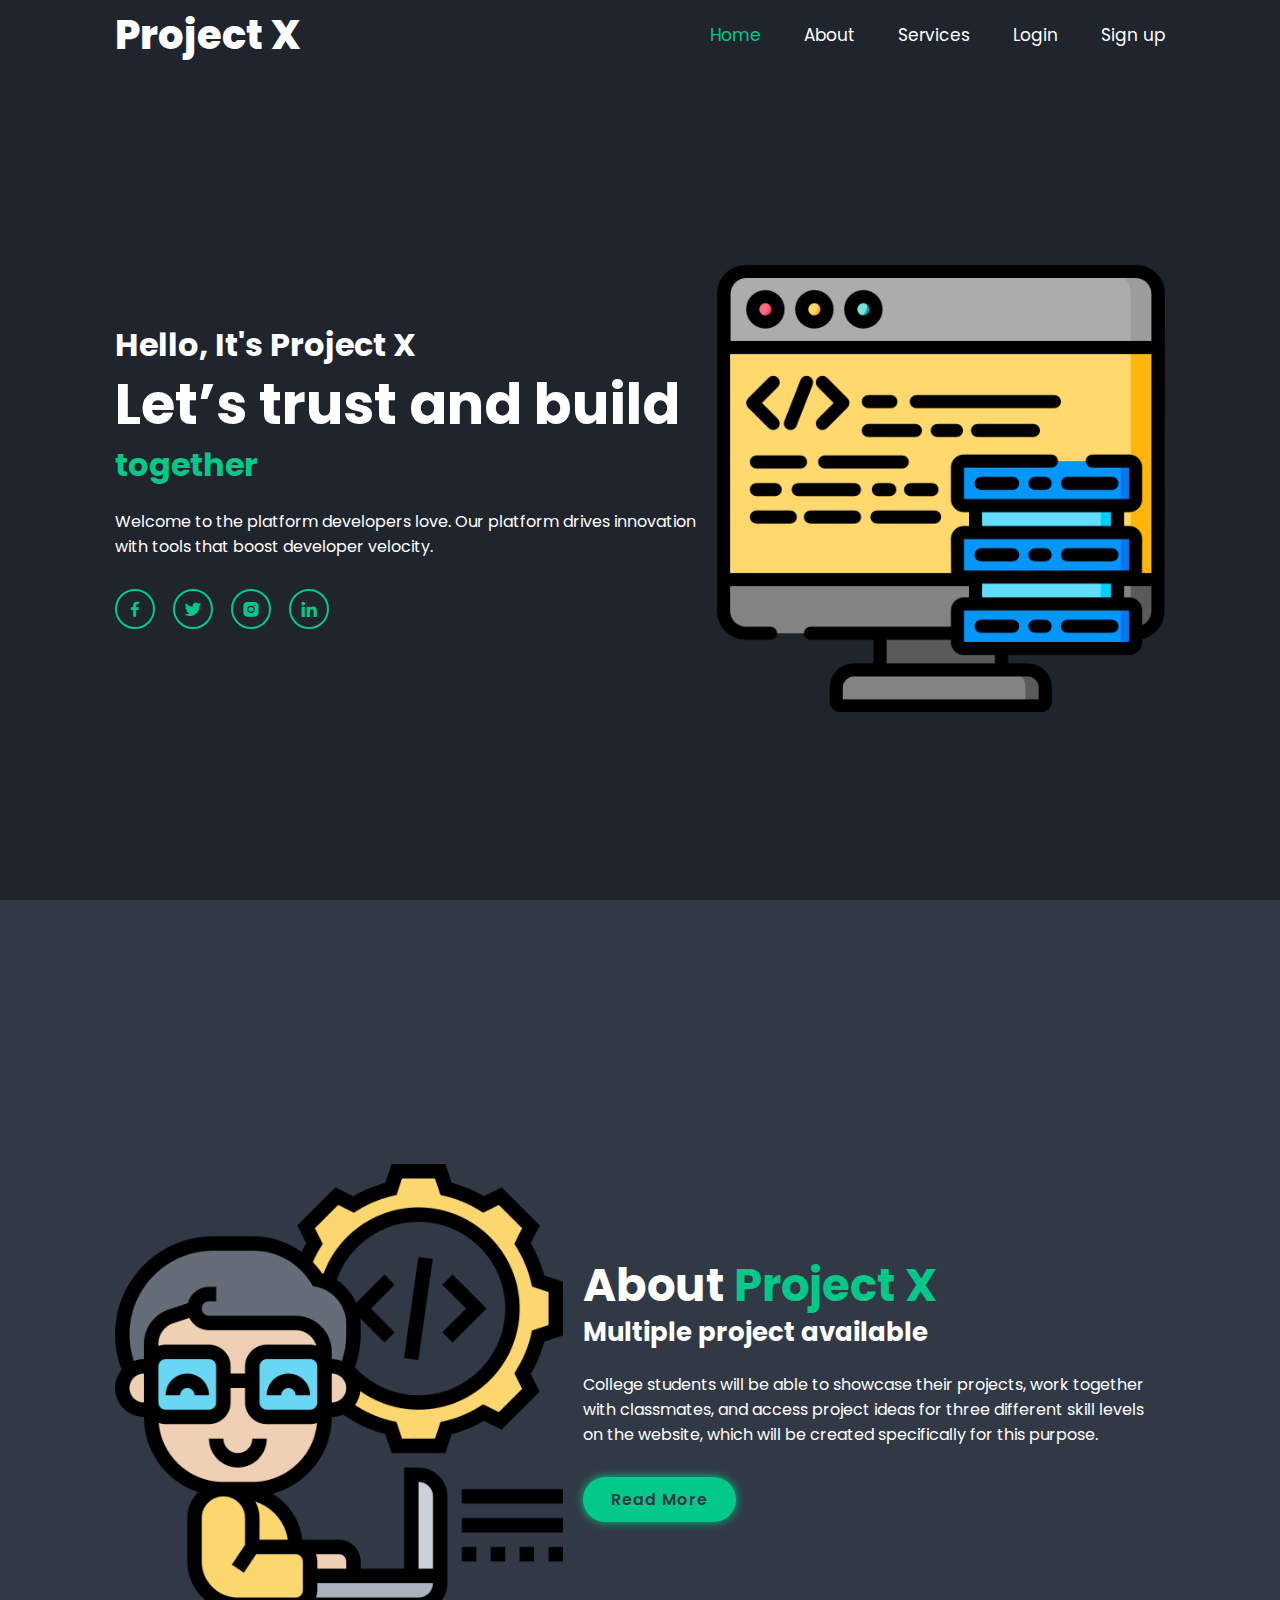
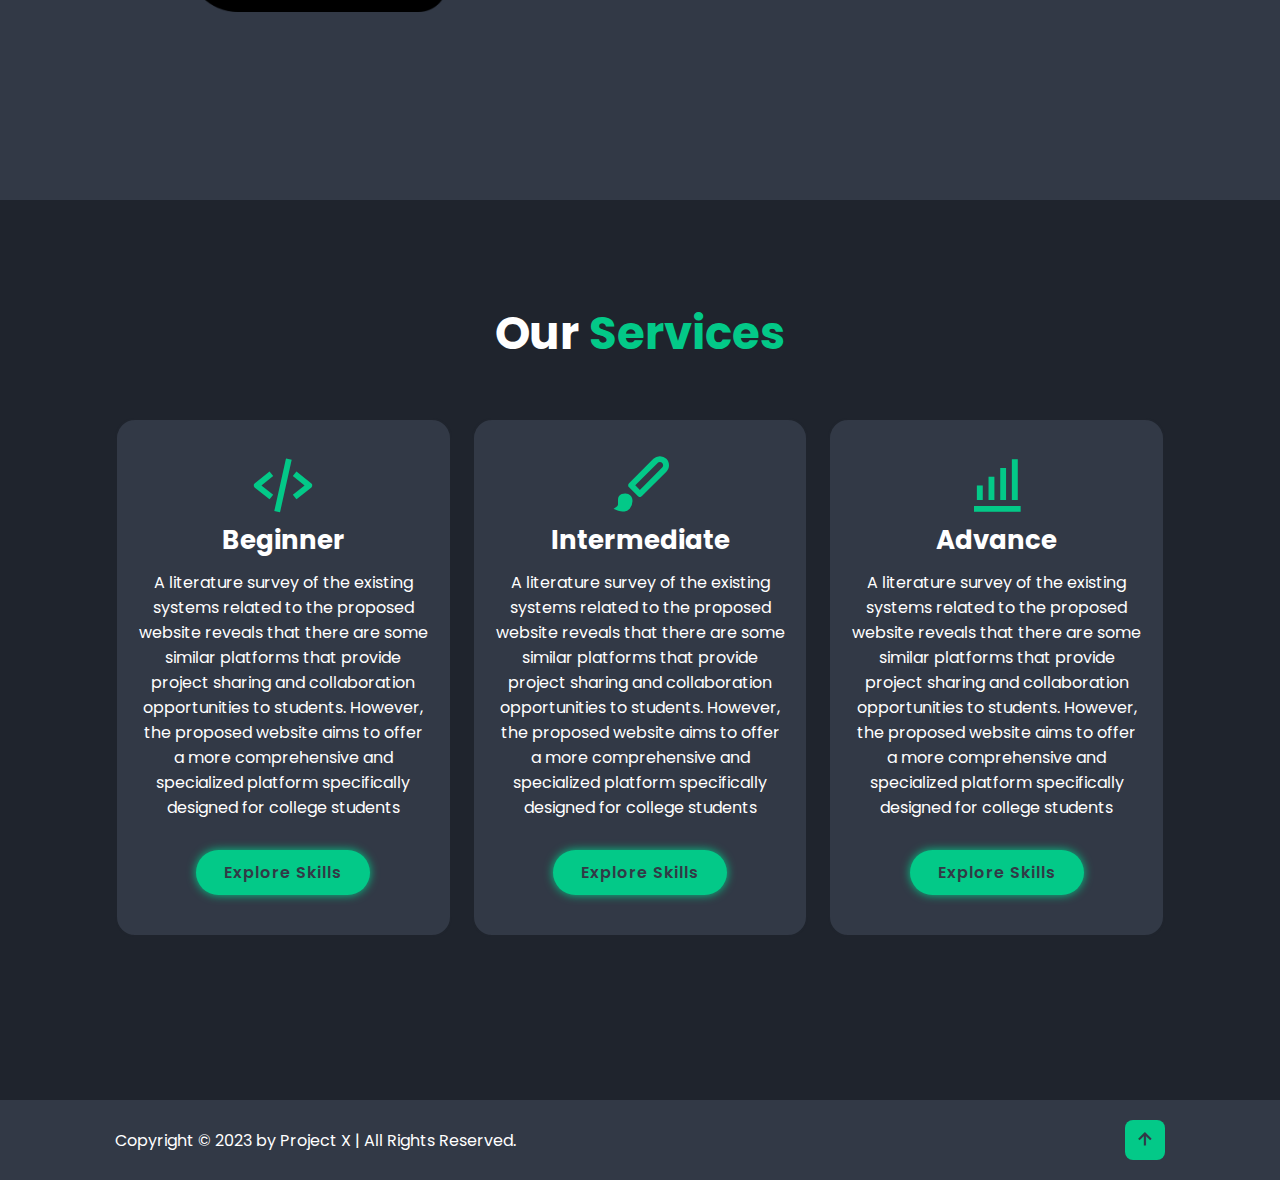
==== index.html @ afef2cac "today 1 may 2023" ====
<!DOCTYPE html>
<html lang="en">
<head>
    <meta charset="UTF-8">
    <meta name="viewport" content="width=device-width, initial-scale=1.0">
    <title>Project X</title>
    <link href='https://unpkg.com/boxicons@2.1.4/css/boxicons.min.css' rel='stylesheet'>
    <link rel="stylesheet" href="style.css">
</head>
<body>
    <header class="header">
        <a href="#" class="logo">Project X</a>

        <i class='bx bx-menu' id="menu-icon"></i>

        <nav class="navbar">
            <a href="index.html" class="active">Home</a>
            <a href="#about">About</a>
            <a href="#services">Services</a>
            <a href="login.html">Login</a>
            <a href="signup.html">Sign up</a>
        </nav>
    </header>

    <section class="home" id="home">
        <div class="home-content">
            <h3>Hello, It's Project X </h3>
            <h1>Let’s trust and build </h1>
            <h3><span>together</span></h3>
            <p> Welcome to the platform developers love.
                Our platform drives innovation with tools that boost developer velocity.</p>
            <div class="social-media">
            <a href="#"><i class='bx bxl-facebook'></i></a>
            <a href="#"><i class='bx bxl-twitter'></i></a> 
            <a href="#"><i class='bx bxl-instagram-alt' ></i></a> 
            <a href="#"><i class='bx bxl-linkedin' ></i></a>     
        </div>
        
    </div>

    <div class="home-img">
        <img src="img/data (1).png" alt="">
    </div>
    
    </section>

    <section class="about" id="about">
        <div class="about-img">
            <img src="img/coding_1.png" alt="">
        </div>

        <div class="about-content">
            <h2 class="heading">About <span>Project X</span></h2>
            <h3>Multiple project available </h3>
            <p>College students will be able to showcase their projects, work together
                with classmates, and access project ideas for three different skill
                levels on the website, which will be created specifically for this purpose. </p>
                <a href="#"class="btn">Read More</a>

        </div>
    </section>

    <section class="services" id="services">
        <h2 class="heading">Our <span>Services</span></h2>

        <div class="services-container">
            <div class="services-box">
                <i class='bx bx-code-alt' ></i>
                <h3>Beginner</h3>
                <p>A literature survey of the existing systems related to the proposed website reveals 
                    that there are some similar platforms that provide project sharing and collaboration 
                    opportunities to students. However, the proposed website aims to offer a more 
                    comprehensive and specialized platform specifically designed for college students</p>
                    <a href="Beginner.html"class="btn" target="_blank">Explore Skills</a>
            
            </div>
            <div class="services-box">
                <i class='bx bxs-paint' ></i>
                <h3>Intermediate</h3>
                <p>A literature survey of the existing systems related to the proposed website reveals 
                    that there are some similar platforms that provide project sharing and collaboration 
                    opportunities to students. However, the proposed website aims to offer a more 
                    comprehensive and specialized platform specifically designed for college students</p>
                    <a href="Intermediate.html"class="btn" target="_blank">Explore Skills</a>


            </div>
            <div class="services-box">
                <i class='bx bx-bar-chart-alt' ></i>
                <h3>Advance</h3>
                <p>A literature survey of the existing systems related to the proposed website reveals 
                    that there are some similar platforms that provide project sharing and collaboration 
                    opportunities to students. However, the proposed website aims to offer a more 
                    comprehensive and specialized platform specifically designed for college students</p>
                    <a href="Advance.html"class="btn" target="_blank">Explore Skills</a>
        </div>

    </section>
    <footer class="footer">
        <div class="footer-text">
            <p>Copyright &copy; 2023 by Project X | All Rights Reserved. </p>
        </div>
        <div class="footer-iconTop">
            <a href="#home"><i class='bx bx-up-arrow-alt'></i></a>
        </div>
    </footer>
</body>
</html>
---- style.css ----
@import url('https://fonts.googleapis.com/css2?family=Poppins:wght@300;400;500;600;700;800;900&display=swap');

* {
    margin: 0;
    padding: 0;
    box-sizing: border-box;
    text-decoration: none;
    border: none;
    outline: none;
    scroll-behavior: smooth;
    font-family: 'Poppins', sans-serif;
}

:root {
    --bg-color: #1f242d;
    --second-bg-color: #323946;
    --text-color: #fff;
    --main-color: #03C988;
}

html {
    font-size: 62.5%;
    overflow-x: hidden;
}

body {
    background: var(--bg-color);
    color: var(--text-color)
}

section {
    min-height: 100vh;
    padding: 10rem 9% 2rem;
}

.header {
    position: fixed;
    top: 0;
    left: 0;
    width: 100%;
    padding: 0.5rem 9%;
    background: var(--bg-color);
    display: flex;
    justify-content: space-between;
    align-items: center;
    z-index: 100;
}

.logo {
    font-size: 4rem;
    color: var(--text-color);
    font-weight: 800;
    cursor: default;
}

.navbar a {
    font-size: 1.7rem;
    color: var(--text-color);
    margin-left: 4rem;
    transform: .3s;
}

.navbar a:hover,
.navbar a.active {
    color: var(--main-color);
}

#menu-icon {
    font-size: 3.6rem;
    color: var(--text-color);
    display: none;
}

.home {
    display: flex;
    justify-content: center;
    align-items: center;
}

.home-img img {
    width: 35vw;

}

.home-content h3 {
    font-size: 3.2rem;
    font-weight: 700;
}

.home-content h3:nth-of-type(2) {
    margin-bottom: 2rem;
}

span {
    color: var(--main-color);
}

.home-content h1 {
    font-size: 5.6rem;
    font-weight: 700;
    line-height: 1.3;
}

.home-content p {
    font-size: 1.6rem;
}

.social-media a {
    display: inline-flex;
    justify-content: center;
    align-items: center;
    width: 4rem;
    height: 4rem;
    background: transparent;
    border: .2rem solid var(--main-color);
    border-radius: 50%;
    font-size: 2rem;
    color: var(--main-color);
    margin: 3rem 1.5rem 3rem 0;
    transition: .5s ease;
}
.social-media a:hover {
    background: var(--main-color);
    color: var(--second-bg-color);
    box-shadow: 0 0 1rem var(--main-color);
}

.btn {
    display: inline-block;
    padding: 1rem 2.8rem;
    background: var(--main-color);
    border-radius: 4rem;
    box-shadow: 0 0 1rem var(--main-color);
    font-size: 1.6em;
    color: var(--second-bg-color);
    letter-spacing: .1rem;
    font-weight: 600;
    transition: .5s ease;
}

.btn:hover {
    box-shadow: none;
}

.about {
    display: flex;
    justify-content: center;
    align-items: center;
    gap: 2rem;
    background: var(--second-bg-color);
}

.about-img img {
    width: 35vw;
}

.heading {
    text-align: center;
    font-size: 4.5rem;
}

.about-content h2 {
    text-align: left;
    line-height: 1.2;
}

.about-content h3 {
    font-size: 2.6rem;
}

.about-content p {
    font-size: 1.6rem;
    margin: 2rem 0 3rem;
}
.services h2 {
    margin-bottom: 5rem;
}
.services-container {
    display: flex;
    justify-content: center;
    align-items: center;
    flex-wrap: wrap;
    gap: 2rem;
}

.services-container .services-box {
    flex: 1 1 30rem;
    background: var(--second-bg-color);
    padding: 3rem 2rem 4rem;
    border-radius: 2rem;
    text-align: center;
    border: .2rem solid var(--bg-color);
    transition: .5s ease;
}

.services-container .services-box:hover {
    border-color: var(--main-color);
    transform: scale(1.02);
}

.services-box i {
    font-size: 7rem;
    color: var(--main-color);
}

.services-box h3 {
    font-size: 2.6rem; 
}

.services-box p {
    font-size: 1.6rem;
    margin: 1rem 0 3rem;
}

.footer {
    display: flex;
    justify-content: space-between;
    align-items: center;
    flex-wrap: wrap;
    padding: 2rem 9%;
    background: var(--second-bg-color);
}

.footer-text p {
    font-size: 1.6rem;
}

.footer-iconTop a {
    display: inline-flex;
    justify-content: center;
    align-content: center;
    padding: .8rem;
    background: var(--main-color);
    border-radius: .8rem;
    transition: .5s ease;
}

.footer-iconTop a:hover {
    box-shadow: 0 0 1rem var(--main-color);
}
.footer-iconTop a i {
    font-size: 2.4rem;
    color: var(--second-bg-color);
}
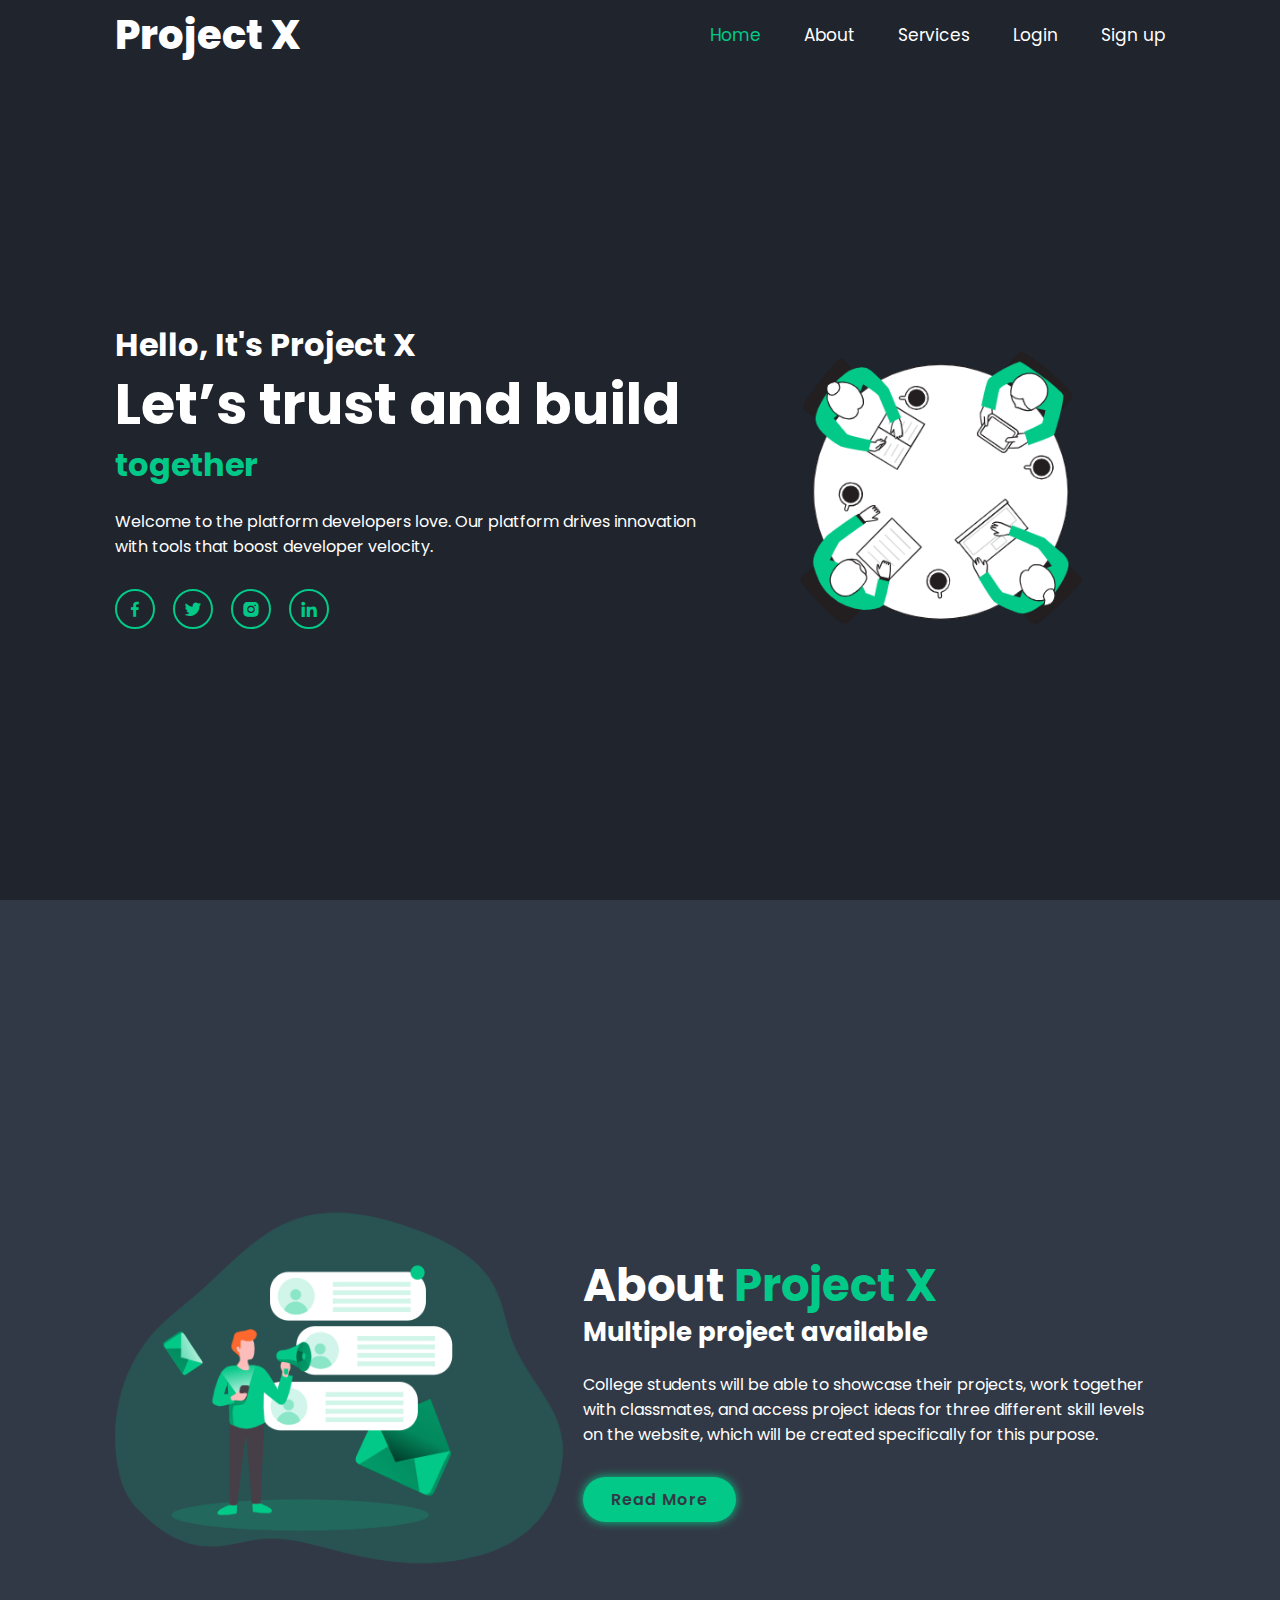
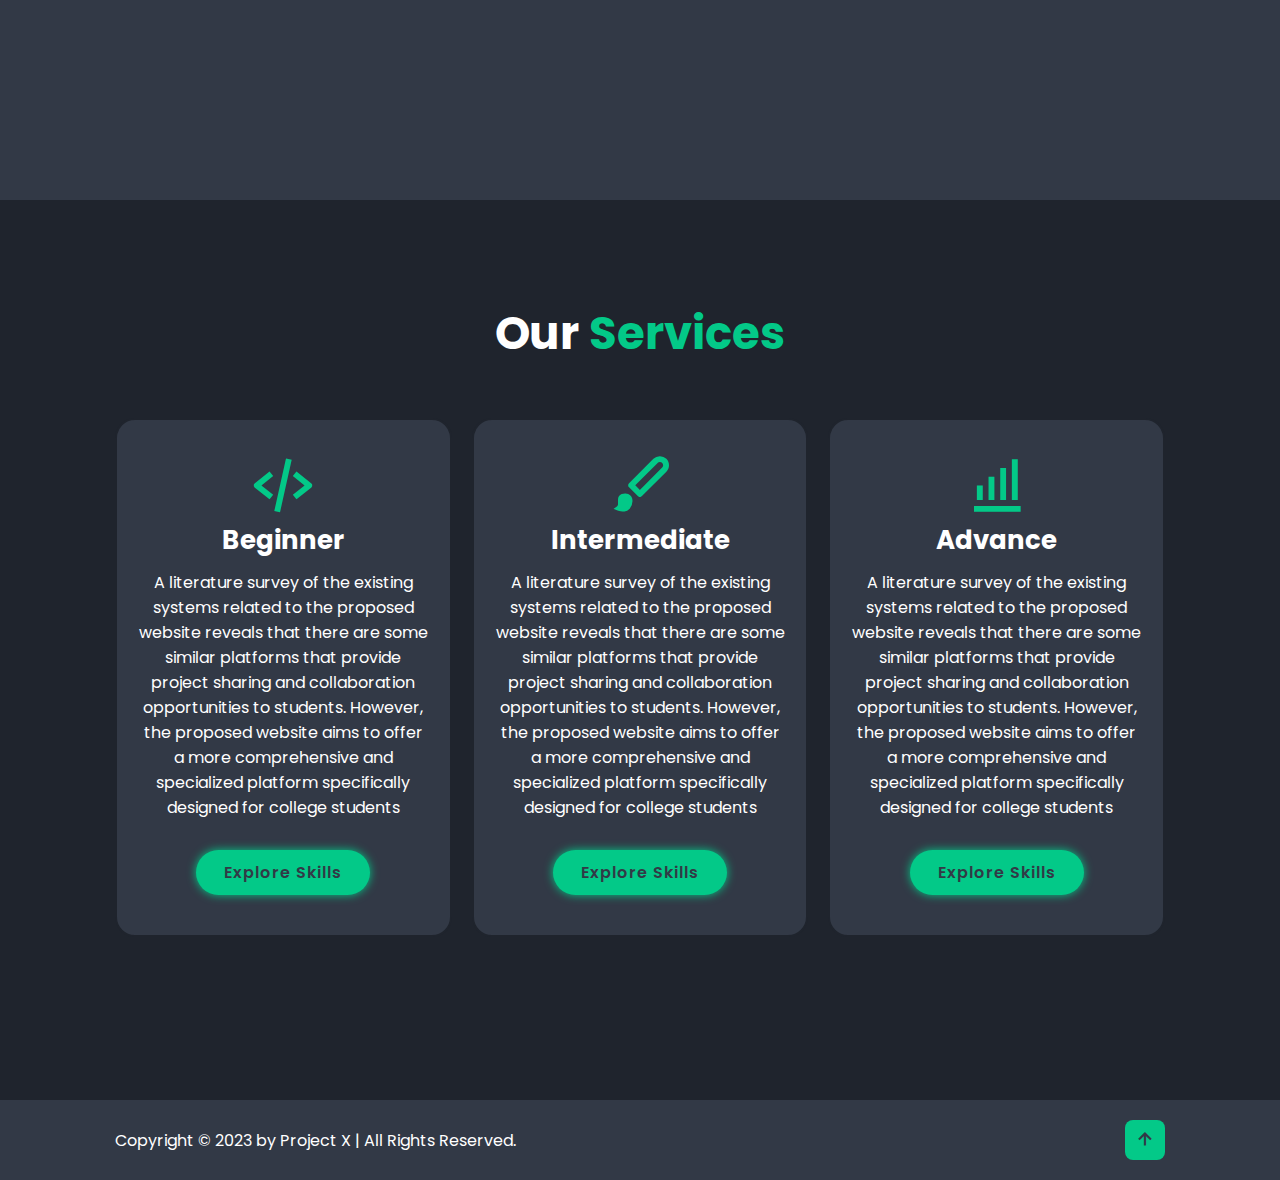
==== commit 94e8c4a9: "uploaded on 2nd may 2023" ====
--- a/index.html
+++ b/index.html
@@ -39,14 +39,14 @@
     </div>
 
     <div class="home-img">
-        <img src="img/data (1).png" alt="">
+        <img src="img/Team meeting_Flatline (2).png" alt="">
     </div>
     
     </section>
 
     <section class="about" id="about">
         <div class="about-img">
-            <img src="img/coding_1.png" alt="">
+            <img src="img/PR_Monochromatic.png" alt="">
         </div>
 
         <div class="about-content">
@@ -71,7 +71,7 @@
                     that there are some similar platforms that provide project sharing and collaboration 
                     opportunities to students. However, the proposed website aims to offer a more 
                     comprehensive and specialized platform specifically designed for college students</p>
-                    <a href="Beginner.html"class="btn" target="_blank">Explore Skills</a>
+                    <a href="Beginner.html"class="btn" target="_blank" draggable="true">Explore Skills</a>
             
             </div>
             <div class="services-box">
@@ -81,7 +81,7 @@
                     that there are some similar platforms that provide project sharing and collaboration 
                     opportunities to students. However, the proposed website aims to offer a more 
                     comprehensive and specialized platform specifically designed for college students</p>
-                    <a href="Intermediate.html"class="btn" target="_blank">Explore Skills</a>
+                    <a href="Intermediate.html"class="btn" target="_blank" draggable="true">Explore Skills</a>
 
 
             </div>
@@ -92,7 +92,7 @@
                     that there are some similar platforms that provide project sharing and collaboration 
                     opportunities to students. However, the proposed website aims to offer a more 
                     comprehensive and specialized platform specifically designed for college students</p>
-                    <a href="Advance.html"class="btn" target="_blank">Explore Skills</a>
+                    <a href="Advance.html"class="btn" target="_blank" draggable="true">Explore Skills</a>
         </div>
 
     </section>
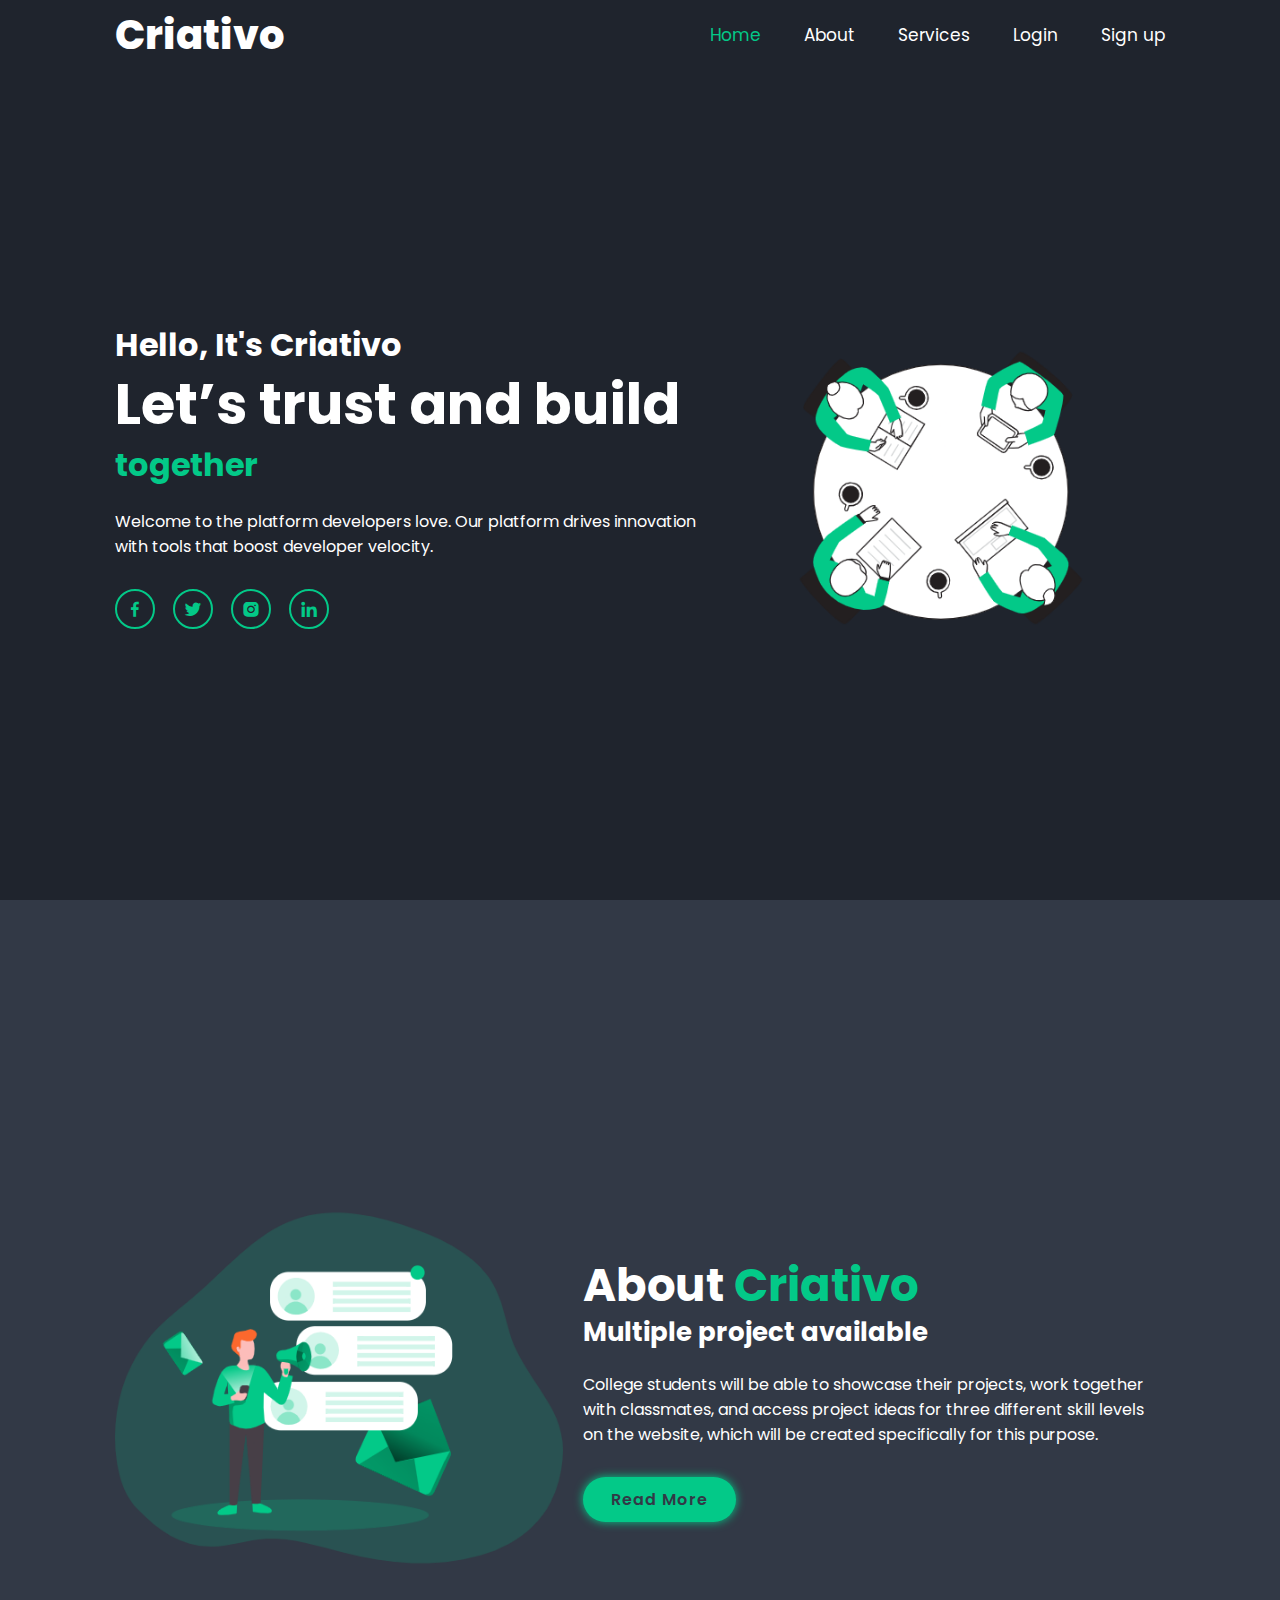
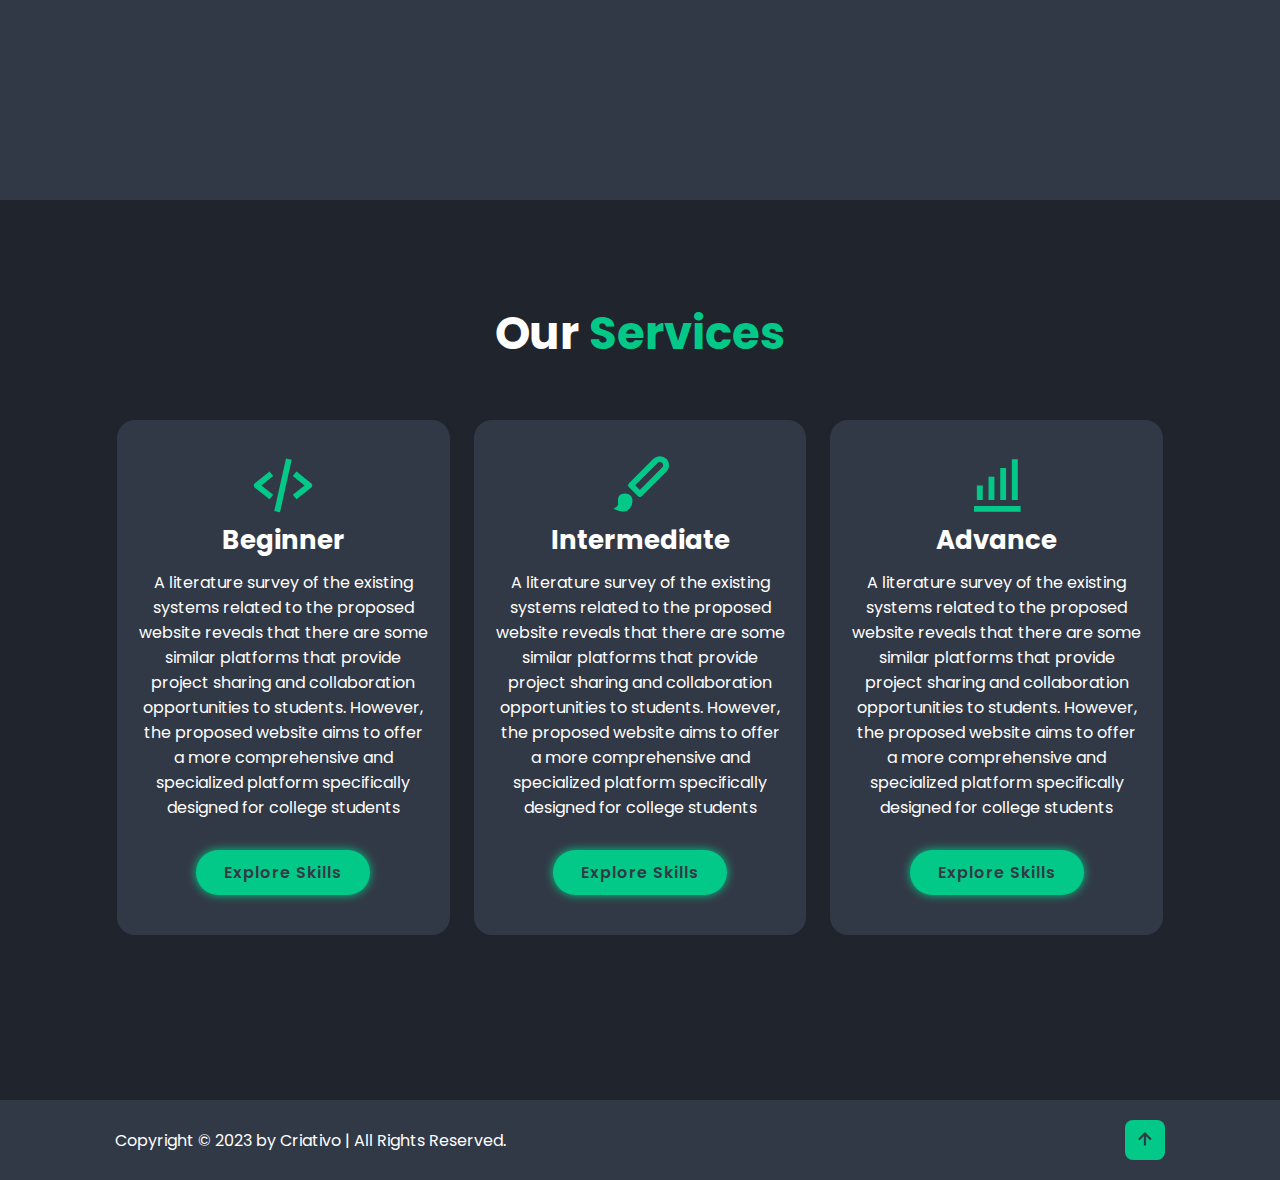
==== commit 6621df9f: "minor changes" ====
--- a/index.html
+++ b/index.html
@@ -3,13 +3,13 @@
 <head>
     <meta charset="UTF-8">
     <meta name="viewport" content="width=device-width, initial-scale=1.0">
-    <title>Project X</title>
+    <title>Criativo</title>
     <link href='https://unpkg.com/boxicons@2.1.4/css/boxicons.min.css' rel='stylesheet'>
     <link rel="stylesheet" href="style.css">
 </head>
 <body>
     <header class="header">
-        <a href="#" class="logo">Project X</a>
+        <a href="#" class="logo">Criativo</a>
 
         <i class='bx bx-menu' id="menu-icon"></i>
 
@@ -24,7 +24,7 @@
 
     <section class="home" id="home">
         <div class="home-content">
-            <h3>Hello, It's Project X </h3>
+            <h3>Hello, It's Criativo </h3>
             <h1>Let’s trust and build </h1>
             <h3><span>together</span></h3>
             <p> Welcome to the platform developers love.
@@ -50,7 +50,7 @@
         </div>
 
         <div class="about-content">
-            <h2 class="heading">About <span>Project X</span></h2>
+            <h2 class="heading">About <span>Criativo</span></h2>
             <h3>Multiple project available </h3>
             <p>College students will be able to showcase their projects, work together
                 with classmates, and access project ideas for three different skill
@@ -98,7 +98,7 @@
     </section>
     <footer class="footer">
         <div class="footer-text">
-            <p>Copyright &copy; 2023 by Project X | All Rights Reserved. </p>
+            <p>Copyright &copy; 2023 by Criativo | All Rights Reserved. </p>
         </div>
         <div class="footer-iconTop">
             <a href="#home"><i class='bx bx-up-arrow-alt'></i></a>
